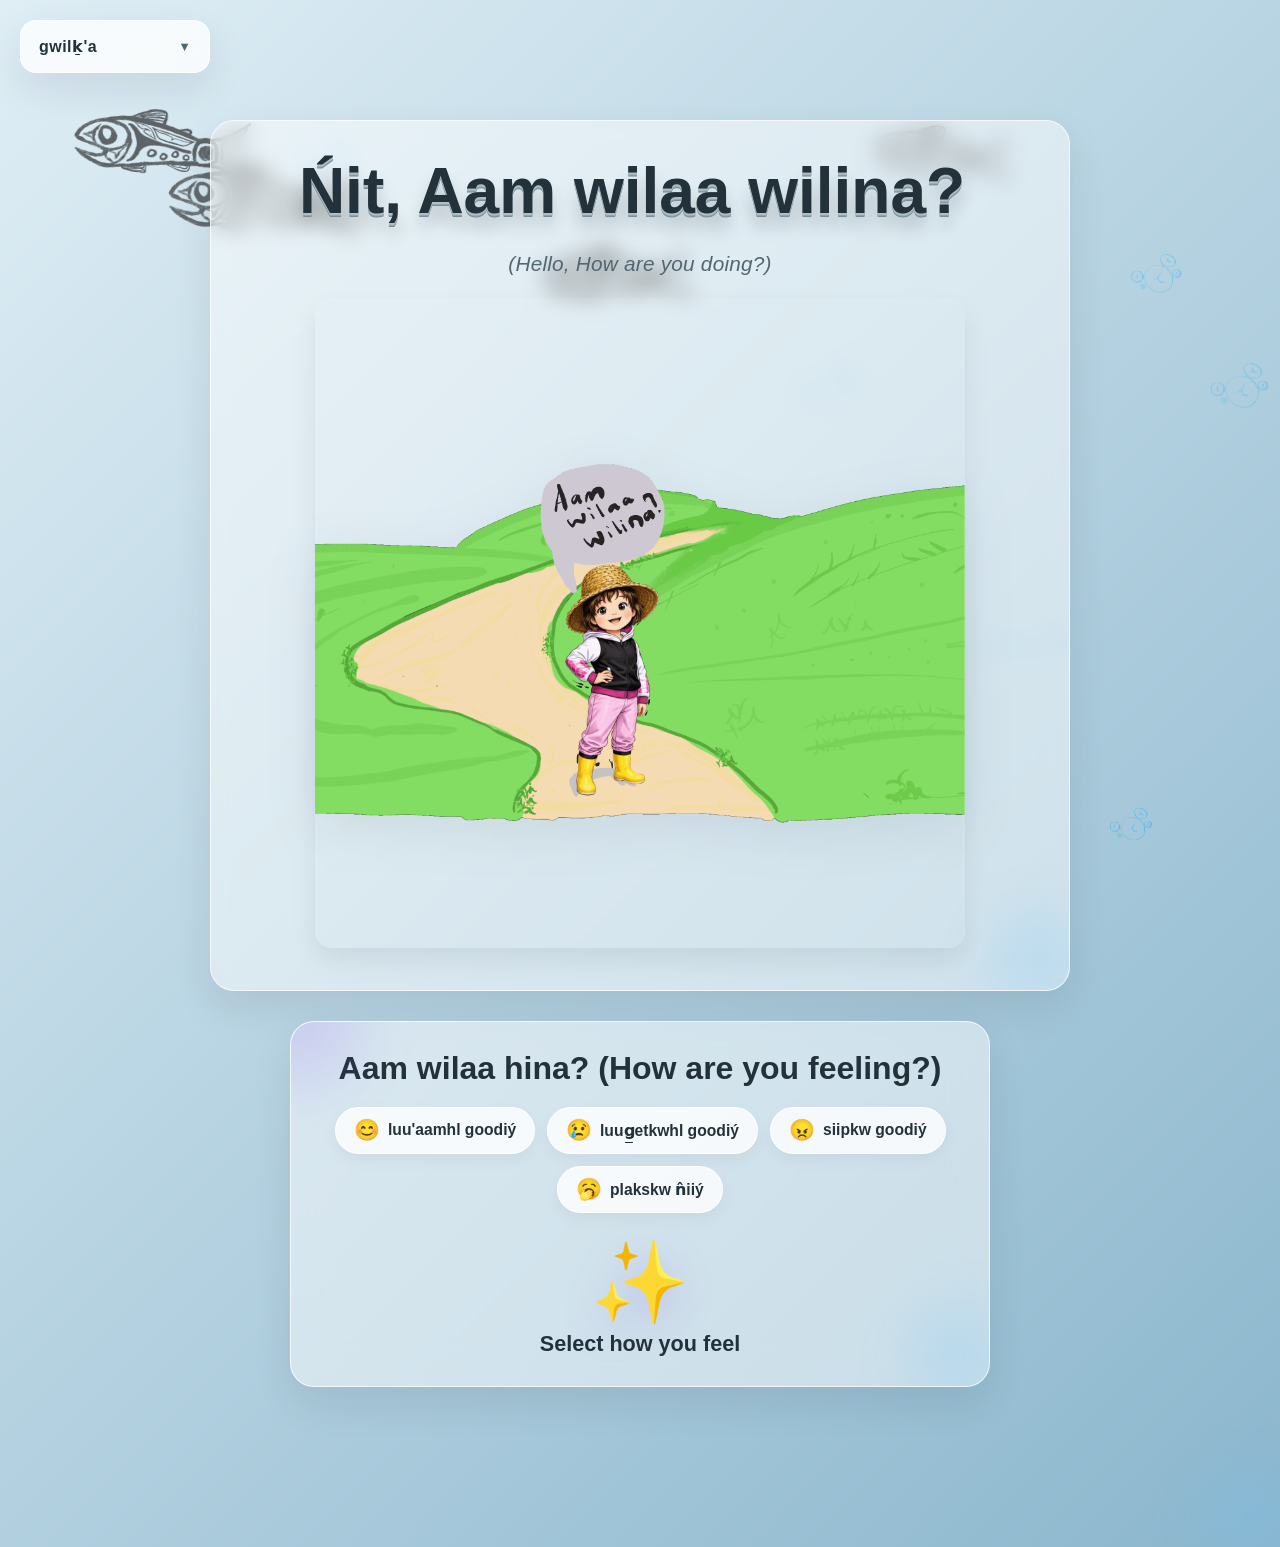
==== index.html @ 2820b75c "Fix HTML formatting and structure" ====
<!DOCTYPE html>
<html lang="en">
  <head>
    <meta charset="UTF-8" />
    <meta name="viewport" content="width=device-width, initial-scale=1.0" />
    <meta
      name="description"
      content="A welcoming home page with a mood selector and animated background."
    />
    <title>Home | Aam wilaa wilina?</title>
    <link rel="stylesheet" href="styles.css" />
    <script src="scripts.js" defer></script>
    <script src="background.js" defer></script>
  </head>
  <body>
    <canvas id="bgCanvas" aria-hidden="true"></canvas>
    <div id="nav-container" aria-label="Main navigation"></div>

    <main class="page-shell">
      <header class="homeheader">
       
        <h1>Ńit, Aam wilaa wilina?</h1>
        <p class="home-subtitle">(Hello, How are you doing?)</p>

        <div class="home-gif-container">
          <img
            src="./images/aamwilaa.GIF"
            class="home-gif-media"
            alt="Illustrated character walking along a path"
          />
        </div>
      </header>

      <section class="mood-container" aria-labelledby="mood-heading">
        <h2 id="mood-heading">Aam wilaa hina? (How are you feeling?)</h2>

        <div class="mood-buttons" role="group" aria-label="Choose your mood">
          <button class="mood-btn" type="button" data-mood="happy" aria-pressed="false">
            <span class="btn-emoji" aria-hidden="true">😊</span>
            <span>luu'aamhl goodiý</span>
          </button>

          <button class="mood-btn" type="button" data-mood="sad" aria-pressed="false">
            <span class="btn-emoji" aria-hidden="true">😢</span>
            <span>luug̲etkwhl goodiý</span>
          </button>

          <button class="mood-btn" type="button" data-mood="mad" aria-pressed="false">
            <span class="btn-emoji" aria-hidden="true">😠</span>
            <span>siipkw goodiý</span>
          </button>

          <button class="mood-btn" type="button" data-mood="tired" aria-pressed="false">
            <span class="btn-emoji" aria-hidden="true">🥱</span>
            <span>plakskw n̂iiý</span>
          </button>
        </div>

        <div class="mood-display" id="moodDisplay" aria-live="polite" aria-atomic="true">
          <div class="face-stage" id="faceStage" aria-hidden="true">✨</div>
          <div class="mood-label" id="moodLabel">Select how you feel</div>
        </div>
      </section>
    </main>

    <script data-goatcounter="https://script.google.com/macros/s/AKfycbwbCWHJpMPKoV1rtRu3yfLWbWbpm9ja9U7uBfhUuiI8-RHt9KuBjMguxOM_2mys9EhxfA/exec"
      defer></script>
  </body>
</html>
---- styles.css ----
:root {
  --bg-1: #dfeef5;
  --bg-2: #c7e0eb;
  --bg-3: #accfe0;
  --bg-4: #8bb6cd;
  --panel: rgba(255, 255, 255, 0.48);
  --panel-strong: rgba(255, 255, 255, 0.72);
  --border: rgba(255, 255, 255, 0.7);
  --text: #23323a;
  --muted: #48606a;
  --accent: #5510c5;
  --accent-dark: #430ca3;
  --shadow-soft: 0 12px 30px rgba(18, 26, 35, 0.08);
  --shadow-strong: 0 18px 42px rgba(18, 26, 35, 0.12);
  --radius-lg: 24px;
  --radius-md: 18px;
  --radius-sm: 12px;
}

* {
  box-sizing: border-box;
}

html {
  scroll-behavior: smooth;
}

html, body {
  margin: 0;
  padding: 0;
  min-height: 100vh;
  font-family: "Segoe UI", Tahoma, Geneva, Verdana, sans-serif;
  color: var(--text);
  background: linear-gradient(
    -45deg,
    var(--bg-1),
    var(--bg-2),
    var(--bg-3),
    var(--bg-4),
    var(--bg-1)
  );
  background-size: 400% 400%;
  animation: flowingWater 18s ease-in-out infinite alternate;
  cursor: url('../images/hoon1.png') 16 16, url('./images/hoon1.png') 16 16, default;
}

img {
  max-width: 100%;
  display: block;
}

a,
button,
.nav-toggle,
.nav-links a {
  cursor: pointer;
}

#bgCanvas {
  position: fixed;
  inset: 0;
  width: 100vw;
  height: 100vh;
  z-index: 1;
  pointer-events: none;
}

main {
  position: relative;
  z-index: 10;
}

.page-shell {
  padding: 120px 0 80px;
}

#nav-container {
  position: relative;
  z-index: 99999;
}

.navbar {
  position: fixed;
  top: 20px;
  left: 20px;
  z-index: 100000;
  width: min(190px, calc(100vw - 32px));
  background: rgba(255, 255, 255, 0.78);
  backdrop-filter: blur(12px);
  -webkit-backdrop-filter: blur(12px);
  border: 1px solid var(--border);
  border-radius: 16px;
  box-shadow: var(--shadow-soft);
  overflow: hidden;
}

.nav-toggle {
  width: 100%;
  display: flex;
  align-items: center;
  justify-content: space-between;
  padding: 16px 18px;
  background: transparent;
  border: none;
  color: var(--text);
  text-align: left;
  transition: background-color 0.25s ease, color 0.25s ease, transform 0.25s ease;
}

.nav-toggle:hover {
  background: rgba(255, 255, 255, 0.25);
}

.nav-toggle.active {
  background: var(--accent);
}

.nav-toggle.active .logo,
.nav-toggle.active .toggle-icon {
  color: #fff;
}

.logo {
  font-size: 1rem;
  font-weight: 700;
  letter-spacing: 0.03em;
}

.toggle-icon {
  font-size: 0.8rem;
  color: var(--muted);
  transition: transform 0.3s ease;
}

.nav-toggle.active .toggle-icon {
  transform: rotate(180deg);
}

.nav-menu-wrapper {
  max-height: 0;
  opacity: 0;
  visibility: hidden;
  overflow: hidden;
  transition: max-height 0.35s ease, opacity 0.25s ease, visibility 0.25s ease;
}

.nav-menu-wrapper.open {
  max-height: 260px;
  opacity: 1;
  visibility: visible;
  animation: jelloHorizontal 0.8s both;
}

.nav-links {
  list-style: none;
  margin: 0;
  padding: 0 16px 16px;
  display: flex;
  flex-direction: column;
  gap: 12px;
}

.nav-links a {
  display: inline-block;
  color: var(--text);
  text-decoration: none;
  font-weight: 600;
  padding: 6px 8px;
  border-radius: 8px;
  transition: background-color 0.2s ease, color 0.2s ease, transform 0.2s ease;
}

.nav-links a:hover,
.nav-links a:focus-visible {
  background: rgba(85, 16, 197, 0.08);
  color: var(--accent);
  transform: translateX(2px);
}

.nav-links a.active-link {
  color: var(--accent);
  font-weight: 700;
  border-left: 3px solid var(--accent);
  padding-left: 12px;
  background: rgba(85, 16, 197, 0.06);
}

.homeheader,
.servicesheader,
.aboutheader,
.contactheader {
  width: min(90%, 860px);
  margin: 0 auto 30px;
  padding: 42px 30px;
  text-align: center;
  background: var(--panel);
  border: 1px solid var(--border);
  border-radius: var(--radius-lg);
  box-shadow: var(--shadow-soft);
  backdrop-filter: blur(10px);
  -webkit-backdrop-filter: blur(10px);
  animation: fadeInUpReveal 1.8s ease both;
}

.homeheader h1,
.servicesheader h1,
.aboutheader h1,
.contactheader h1 {
  margin: 0;
  font-size: clamp(2.1rem, 5vw, 4rem);
  line-height: 1.2;
  color: var(--text);
  display: inline-block;
  animation: textPopUp 0.8s cubic-bezier(0.25, 0.46, 0.45, 0.94) 0.35s both;
}

.eyebrow {
  margin: 0 0 8px;
  font-size: 0.8rem;
  text-transform: uppercase;
  letter-spacing: 0.2em;
  color: var(--muted);
  font-weight: 700;
}

.home-subtitle {
  margin: 12px 0 0;
  font-size: clamp(1rem, 2vw, 1.3rem);
  font-style: italic;
  color: var(--muted);
}

.home-gif-container {
  display: flex;
  justify-content: center;
  align-items: center;
  width: 100%;
  margin-top: 22px;
}

.home-gif-media {
  width: min(100%, 650px);
  height: auto;
  border-radius: 16px;
  box-shadow: 0 12px 26px rgba(18, 26, 35, 0.08);
  filter: drop-shadow(0 12px 26px rgba(0, 0, 0, 0.07));
}

.mood-container {
  width: min(90%, 700px);
  margin: 24px auto 80px;
  padding: 28px 24px 26px;
  text-align: center;
  background: var(--panel);
  border: 1px solid var(--border);
  border-radius: var(--radius-lg);
  box-shadow: var(--shadow-soft);
  backdrop-filter: blur(10px);
  -webkit-backdrop-filter: blur(10px);
}

.mood-container h2 {
  margin: 0 0 20px;
  font-size: clamp(1.4rem, 3vw, 2rem);
  color: var(--text);
}

.mood-buttons {
  display: flex;
  flex-wrap: wrap;
  justify-content: center;
  gap: 12px;
}

.mood-btn {
  display: inline-flex;
  align-items: center;
  justify-content: center;
  gap: 8px;
  padding: 12px 18px;
  border: 1px solid rgba(255, 255, 255, 0.9);
  background: rgba(255, 255, 255, 0.8);
  color: var(--text);
  border-radius: 999px;
  font-size: 0.98rem;
  font-weight: 700;
  box-shadow: 0 6px 16px rgba(0, 0, 0, 0.05);
  transition: transform 0.2s ease, background 0.2s ease, color 0.2s ease, box-shadow 0.2s ease;
}

.mood-btn:hover {
  transform: translateY(-2px);
  box-shadow: 0 10px 18px rgba(0, 0, 0, 0.08);
  background: rgba(255, 255, 255, 0.96);
}

.mood-btn.active,
.mood-btn[aria-pressed="true"] {
  background: var(--accent);
  color: #fff;
  border-color: var(--accent);
}

.btn-emoji {
  font-size: 1.3rem;
  line-height: 1;
}

.mood-display {
  margin-top: 28px;
  min-height: 120px;
  display: flex;
  flex-direction: column;
  align-items: center;
  justify-content: center;
  gap: 8px;
}

.face-stage {
  font-size: clamp(3.5rem, 8vw, 5rem);
  line-height: 1;
  user-select: none;
  transition: transform 0.25s ease, filter 0.25s ease;
}

.face-stage.anim-bounce {
  animation: faceBounce 0.8s ease-in-out infinite alternate;
}

.face-stage.anim-rain {
  animation: faceRain 0.9s ease-in-out infinite alternate;
}

.face-stage.anim-shake {
  animation: faceShake 0.4s ease-in-out infinite;
}

.face-stage.anim-float {
  animation: faceFloat 1.6s ease-in-out infinite;
}

.mood-label {
  font-size: clamp(1.05rem, 2vw, 1.35rem);
  font-weight: 700;
  color: var(--text);
}

@keyframes flowingWater {
  0% { background-position: 0% 50%; }
  50% { background-position: 100% 50%; }
  100% { background-position: 0% 50%; }
}

@keyframes fadeInUpReveal {
  0% {
    opacity: 0;
    transform: translateY(18px);
    letter-spacing: 2px;
  }
  100% {
    opacity: 1;
    transform: translateY(0);
    letter-spacing: normal;
  }
}

@keyframes textPopUp {
  0% {
    transform: translateY(0) translateX(0);
    transform-origin: 50% 50%;
    text-shadow: none;
  }
  100% {
    transform: translateY(-10px) translateX(-8px);
    transform-origin: 50% 50%;
    text-shadow:
      0 1px 0 #b0bec5,
      0 2px 0 #b0bec5,
      0 3px 0 #90a4ae,
      0 4px 0 #78909c,
      0 15px 18px rgba(0, 0, 0, 0.2);
  }
}

@keyframes jelloHorizontal {
  0% { transform: scale3d(1, 1, 1); }
  30% { transform: scale3d(1.15, 0.8, 1); }
  40% { transform: scale3d(0.82, 1.2, 1); }
  50% { transform: scale3d(1.08, 0.9, 1); }
  65% { transform: scale3d(0.96, 1.08, 1); }
  75% { transform: scale3d(1.04, 0.96, 1); }
  100% { transform: scale3d(1, 1, 1); }
}

@keyframes faceBounce {
  0% { transform: translateY(0) scale(1); }
  100% { transform: translateY(-12px) scale(1.08); }
}

@keyframes faceRain {
  0% { transform: translateY(0) rotate(0deg); filter: brightness(1); }
  100% { transform: translateY(8px) rotate(4deg); filter: brightness(0.88); }
}

@keyframes faceShake {
  0%, 100% { transform: translateX(0) rotate(0deg); }
  25% { transform: translateX(-6px) rotate(-4deg); }
  75% { transform: translateX(6px) rotate(4deg); }
}

@keyframes faceFloat {
  0%, 100% { transform: translateY(0); opacity: 0.9; }
  50% { transform: translateY(-8px); opacity: 0.7; }
}

.g-underline {
  text-decoration: underline;
  text-decoration-thickness: 1px; 
  text-underline-offset: 5px;      
  text-decoration-skip-ink: none;   
}
.x-underline {
  text-decoration: underline;
  text-decoration-thickness: 1px; 
  text-underline-offset: 1.5px;      
  text-decoration-skip-ink: none;   
}
.k-underline {
  text-decoration: underline;
  text-decoration-thickness: 5px; 
  text-underline-offset: 2px;       
  text-decoration-skip-ink: none;   
}

.mood-btn:focus-visible,
.nav-toggle:focus-visible,
.nav-links a:focus-visible,
.submit-btn:focus-visible,
.modal-close-btn:focus-visible,
.catalog-btn:focus-visible,
.jump:focus-visible {
  outline: 3px solid rgba(85, 16, 197, 0.5);
  outline-offset: 3px;
}

@media (max-width: 768px) {
  .page-shell {
    padding-top: 100px;
  }

  .navbar {
    left: 12px;
    top: 12px;
    width: calc(100vw - 24px);
  }

  .homeheader,
  .servicesheader,
  .aboutheader,
  .contactheader,
  .mood-container {
    width: min(92%, 700px);
    padding-left: 18px;
    padding-right: 18px;
  }

  .home-gif-media {
    max-width: 88%;
  }

  .mood-btn {
    width: 100%;
    justify-content: center;
  }
}

@media (max-width: 480px) {
  .mood-buttons {
    flex-direction: column;
  }

  .nav-links {
    gap: 8px;
  }
}

/* ===== About page ===== */

.about-content {
  width: min(90%, 1100px);
  margin: 30px auto 80px;
  padding: 42px 34px;
  background: var(--panel);
  border: 1px solid var(--border);
  border-radius: var(--radius-lg);
  box-shadow: var(--shadow-soft);
  backdrop-filter: blur(10px);
  -webkit-backdrop-filter: blur(10px);
}

.about-content-title {
  margin: 0 0 24px;
  font-size: clamp(1.8rem, 4vw, 2.6rem);
  color: var(--text);
}

.about-flow-container {
  display: block;
}

.about-image-wrapper {
  float: left;
  width: min(42%, 400px);
  margin: 0 30px 20px 0;
}

.faded-corner-img {
  width: 100%;
  border-radius: 16px;
  box-shadow: var(--shadow-soft);
}

.about-text,
.about-text-bottom {
  font-size: 1.12rem;
  line-height: 1.8;
  color: var(--text);
  font-style: italic;
}

.about-flow-container::after {
  content: "";
  display: table;
  clear: both;
}

@media (max-width: 768px) {
  .about-image-wrapper {
    float: none;
    width: min(100%, 280px);
    margin: 0 auto 22px;
  }

  .about-content-title,
  .about-text,
  .about-text-bottom {
    text-align: center;
  }
}

/* ===== Contact page ===== */

.contact-form-card {
  width: min(90%, 640px);
  margin: 30px auto 80px;
  padding: 28px 24px;
  background: var(--panel);
  border: 1px solid var(--border);
  border-radius: var(--radius-lg);
  box-shadow: var(--shadow-soft);
  backdrop-filter: blur(10px);
  -webkit-backdrop-filter: blur(10px);
}

.form-group {
  display: flex;
  flex-direction: column;
  gap: 8px;
  margin-bottom: 18px;
}

.form-group label {
  font-weight: 700;
  color: var(--text);
}

.form-group input,
.form-group textarea {
  width: 100%;
  padding: 12px 14px;
  border: 1px solid rgba(255, 255, 255, 0.8);
  border-radius: 12px;
  background: rgba(255, 255, 255, 0.75);
  color: var(--text);
  font: inherit;
  transition: border-color 0.2s ease, box-shadow 0.2s ease, background 0.2s ease;
}

.form-group input:focus,
.form-group textarea:focus {
  outline: none;
  border-color: var(--accent);
  box-shadow: 0 0 0 3px rgba(85, 16, 197, 0.14);
  background: rgba(255, 255, 255, 0.95);
}

.submit-btn {
  width: 100%;
  padding: 14px 18px;
  border: none;
  border-radius: 12px;
  background: var(--accent);
  color: #fff;
  font-size: 1rem;
  font-weight: 700;
  transition: transform 0.2s ease, background 0.2s ease, box-shadow 0.2s ease;
  box-shadow: 0 10px 18px rgba(85, 16, 197, 0.25);
}

.submit-btn:hover {
  background: var(--accent-dark);
  transform: translateY(-2px);
}

.form-status {
  margin-top: 14px;
  text-align: center;
  font-size: 0.95rem;
  font-weight: 600;
  color: var(--muted);
}

/* ===== Services / catalog ===== */

.catalog-shell {
  width: min(90%, 1100px);
  margin: 30px auto 70px;
  position: relative;
  display: flex;
  align-items: center;
  justify-content: center;
}

.catalog-page {
  width: 100%;
  position: relative;
  overflow: hidden;
  aspect-ratio: 16 / 9;
  background: var(--panel);
  border: 1px solid var(--border);
  border-radius: 18px;
  box-shadow: var(--shadow-strong);
  animation: fadeInUpReveal 0.35s ease both;
}

.catalog-page[hidden],
.contents-panel[hidden] {
  display: none !important;
}

.page-photo {
  width: 100%;
  height: 100%;
  object-fit: contain;
  display: block;
}

.catalog-bottom-nav {
  position: absolute;
  left: 50%;
  bottom: 18px;
  transform: translateX(-50%);
  z-index: 30;
  background: rgba(255, 255, 255, 0.86);
  border: 1px solid var(--border);
  border-radius: 30px;
  box-shadow: var(--shadow-soft);
}

.nav-inner {
  display: flex;
  gap: 10px;
  align-items: center;
  padding: 8px 14px;
}

.catalog-btn {
  display: grid;
  place-items: center;
  width: 38px;
  height: 38px;
  border: none;
  border-radius: 50%;
  background: rgba(255, 255, 255, 0.92);
  color: var(--text);
  box-shadow: 0 2px 8px rgba(0, 0, 0, 0.1);
  transition: background 0.2s ease, color 0.2s ease, transform 0.2s ease;
}

.catalog-btn svg {
  width: 16px;
  height: 16px;
  stroke-width: 2.2;
}

.catalog-btn:not(:disabled):hover {
  background: var(--accent);
  color: #fff;
  transform: translateY(-2px);
}

.catalog-btn:disabled {
  opacity: 0.3;
  cursor: not-allowed;
}

.contents-panel {
  position: absolute;
  left: 50%;
  bottom: 74px;
  transform: translateX(-50%);
  z-index: 29;
  width: min(88%, 650px);
  max-height: 220px;
  overflow-y: auto;
  background: rgba(255, 255, 255, 0.94);
  border: 1px solid var(--border);
  border-radius: 14px;
  box-shadow: 0 12px 30px rgba(0, 0, 0, 0.18);
}

.contents-grid {
  display: grid;
  grid-template-columns: repeat(auto-fill, minmax(90px, 1fr));
  gap: 10px;
  padding: 12px;
}

.jump {
  display: grid;
  place-items: center;
  width: 100%;
  min-height: 52px;
  border: 1px solid rgba(0, 0, 0, 0.08);
  border-radius: 10px;
  background: #fff;
  color: var(--text);
  cursor: pointer;
  transition: all 0.2s ease;
}

.jump:hover,
.jump[aria-current="page"] {
  background: var(--accent);
  color: #fff;
  border-color: var(--accent);
}

.contents-grid .jump img {
  width: 100%;
  aspect-ratio: 3 / 4;
  object-fit: cover;
  display: block;
  border-radius: 6px;
}

.sr-only {
  position: absolute;
  width: 1px;
  height: 1px;
  padding: 0;
  margin: -1px;
  overflow: hidden;
  clip: rect(0, 0, 0, 0);
  border: 0;
}

@media (max-width: 768px) {
  .catalog-page {
    aspect-ratio: 4 / 5;
  }
}

/* ===== Modal popup ===== */

.popup-modal {
  border: 1px solid var(--border);
  border-radius: 20px;
  background: rgba(255, 255, 255, 0.9);
  box-shadow: 0 18px 42px rgba(0, 0, 0, 0.2);
  backdrop-filter: blur(14px);
  -webkit-backdrop-filter: blur(14px);
  padding: 28px 22px;
  width: min(88%, 420px);
  text-align: center;
  color: var(--text);
  margin: 0;
}

.popup-modal::backdrop {
  background: rgba(35, 50, 58, 0.45);
  backdrop-filter: blur(4px);
  -webkit-backdrop-filter: blur(4px);
}

.popup-box h2 {
  margin: 0 0 12px;
  font-size: 1.6rem;
  color: var(--accent);
}

.popup-box p {
  margin: 0 0 24px;
  line-height: 1.5;
}

.modal-close-btn {
  padding: 10px 26px;
  border: none;
  border-radius: 10px;
  background: var(--accent);
  color: #fff;
  font: inherit;
  font-weight: 700;
  transition: transform 0.2s ease, background 0.2s ease;
}

.modal-close-btn:hover {
  background: var(--accent-dark);
  transform: translateY(-2px);
}
:root {
  --premium-bg-1: #dfeef5;
  --premium-bg-2: #cfe3ee;
  --premium-bg-3: #b3d4e9;
  --premium-bg-4: #8db8cf;

  --glass: rgba(255, 255, 255, 0.46);
  --glass-strong: rgba(255, 255, 255, 0.72);
  --glass-border: rgba(255, 255, 255, 0.7);
  --text: #23323a;
  --muted: #526772;
  --accent: #5510c5;
  --accent-2: #7b3ff2;
  --accent-soft: rgba(85, 16, 197, 0.12);
  --shadow-soft: 0 16px 40px rgba(18, 26, 35, 0.09);
  --shadow-strong: 0 24px 50px rgba(18, 26, 35, 0.12);
  --radius-xl: 28px;
  --radius-lg: 24px;
  --radius-md: 18px;
  --radius-sm: 12px;
}

/* ===== Premium page animation treatment ===== */
.page-shell,
.about-content,
.contact-form-card,
.catalog-shell,
.homeheader,
.mood-container {
  position: relative;
  overflow: hidden;
}

.page-shell::before,
.about-content::before,
.contact-form-card::before,
.catalog-shell::before,
.homeheader::before,
.mood-container::before {
  content: "";
  position: absolute;
  inset: -30% auto auto -15%;
  width: 220px;
  height: 220px;
  background: radial-gradient(circle, rgba(123, 63, 242, 0.18), transparent 65%);
  filter: blur(18px);
  pointer-events: none;
  animation: shimmerGlow 7s ease-in-out infinite alternate;
}

.page-shell::after,
.about-content::after,
.contact-form-card::after,
.catalog-shell::after,
.homeheader::after,
.mood-container::after {
  content: "";
  position: absolute;
  right: -60px;
  bottom: -60px;
  width: 180px;
  height: 180px;
  background: radial-gradient(circle, rgba(111, 196, 255, 0.22), transparent 62%);
  filter: blur(16px);
  pointer-events: none;
  animation: shimmerGlow 9s ease-in-out infinite alternate-reverse;
}

@keyframes shimmerGlow {
  0% { transform: translate3d(0, 0, 0) scale(1); opacity: 0.5; }
  50% { transform: translate3d(18px, 12px, 0) scale(1.2); opacity: 1; }
  100% { transform: translate3d(-12px, 18px, 0) scale(1.1); opacity: 0.6; }
}

/* ===== Premium typography ===== */
.home-subtitle,
.about-text,
.about-text-bottom,
.contact-subtitle,
.service-copy {
  letter-spacing: 0.01em;
}

/* ===== Premium button states ===== */
.mood-btn,
.submit-btn,
.modal-close-btn,
.catalog-btn,
.nav-toggle,
.jump {
  will-change: transform, box-shadow, opacity;
}

.mood-btn:hover,
.submit-btn:hover,
.modal-close-btn:hover,
.catalog-btn:hover,
.nav-toggle:hover,
.jump:hover {
  transform: translateY(-3px) scale(1.01);
  box-shadow: 0 12px 24px rgba(85, 16, 197, 0.18);
}

/* ===== Premium nav ===== */
.navbar {
  border: 1px solid var(--glass-border);
  background: rgba(255, 255, 255, 0.78);
  backdrop-filter: blur(16px);
  -webkit-backdrop-filter: blur(16px);
}

/* ===== Premium mood widget ===== */
.mood-container {
  backdrop-filter: blur(18px);
  -webkit-backdrop-filter: blur(18px);
}

.face-stage {
  filter: drop-shadow(0 10px 20px rgba(85, 16, 197, 0.18));
}

.mood-btn.active,
.mood-btn[aria-pressed="true"] {
  background: linear-gradient(135deg, var(--accent), var(--accent-2));
  border-color: transparent;
  box-shadow: 0 14px 26px rgba(85, 16, 197, 0.25);
}

/* ===== Premium about layout ===== */
.about-hero {
  width: min(90%, 980px);
  margin: 0 auto 26px;
  padding: 34px 28px;
  text-align: center;
  border-radius: var(--radius-xl);
  background: var(--glass);
  border: 1px solid var(--glass-border);
  box-shadow: var(--shadow-soft);
  backdrop-filter: blur(14px);
  -webkit-backdrop-filter: blur(14px);
}

.about-hero h1 {
  font-size: clamp(2rem, 5vw, 4rem);
  margin: 8px 0;
}

.about-content {
  width: min(90%, 1100px);
  margin: 0 auto 90px;
  padding: 38px 28px 50px;
  background: var(--glass);
  border: 1px solid var(--glass-border);
  border-radius: var(--radius-xl);
  box-shadow: var(--shadow-soft);
  backdrop-filter: blur(14px);
  -webkit-backdrop-filter: blur(14px);
}

.story-grid {
  display: grid;
  grid-template-columns: 1.1fr 1.2fr;
  gap: 32px;
  align-items: center;
}

.story-image-wrap {
  position: relative;
  padding: 12px;
  border-radius: 22px;
  background: linear-gradient(180deg, rgba(255,255,255,0.65), rgba(255,255,255,0.2));
  box-shadow: var(--shadow-soft);
  border: 1px solid rgba(255,255,255,0.65);
}

.story-image-wrap img {
  width: 100%;
  border-radius: 18px;
  object-fit: cover;
  aspect-ratio: 4 / 5;
}

.story-copy {
  display: flex;
  flex-direction: column;
  gap: 20px;
}

.quote-block {
  padding: 12px 18px;
  border-left: 4px solid var(--accent);
  background: rgba(255,255,255,0.28);
  border-radius: 12px;
  font-style: italic;
  color: var(--text);
}

.about-stats {
  display: grid;
  grid-template-columns: repeat(3, minmax(120px, 1fr));
  gap: 16px;
  margin-top: 16px;
}

.stat-card {
  padding: 16px 14px;
  background: rgba(255,255,255,0.36);
  border: 1px solid rgba(255,255,255,0.6);
  border-radius: 16px;
  text-align: center;
}

.stat-card strong {
  display: block;
  font-size: 1.4rem;
  color: var(--accent);
}

.stat-card span {
  color: var(--muted);
  font-size: 0.9rem;
}

/* ===== Premium media card ===== */
.video-card {
  margin-top: 28px;
  background: rgba(255,255,255,0.28);
  border: 1px solid rgba(255,255,255,0.5);
  border-radius: 20px;
  padding: 18px;
  box-shadow: var(--shadow-soft);
}

.rev-video {
  border: 1px solid rgba(255, 255, 255, 0.7);
  border-radius: 18px;
  overflow: hidden;
  background: rgba(0, 0, 0, 0.05);
  box-shadow: var(--shadow-soft);
}

/* ===== Premium services cards ===== */
.service-grid {
  display: grid;
  grid-template-columns: repeat(3, minmax(220px, 1fr));
  gap: 20px;
  margin-top: 24px;
}

.service-card {
  position: relative;
  padding: 20px 18px;
  border-radius: 20px;
  background: rgba(255,255,255,0.28);
  border: 1px solid rgba(255,255,255,0.6);
  box-shadow: var(--shadow-soft);
  transition: transform 0.28s ease, box-shadow 0.28s ease;
}

.service-card:hover {
  transform: translateY(-6px);
  box-shadow: 0 18px 32px rgba(18, 26, 35, 0.14);
}

.service-icon {
  width: 52px;
  height: 52px;
  display: grid;
  place-items: center;
  background: linear-gradient(135deg, rgba(85, 16, 197, 0.15), rgba(123,63,242,0.25));
  border-radius: 14px;
  color: var(--accent);
  font-size: 1.5rem;
  margin-bottom: 12px;
}

.service-card h3 {
  margin: 8px 0 10px;
  font-size: 1.2rem;
}

.service-card p {
  margin: 0;
  color: var(--muted);
  line-height: 1.7;
}

/* ===== Premium contact form ===== */
.contact-form-card {
  width: min(90%, 700px);
  padding: 30px 24px;
  margin: 30px auto 90px;
  background: var(--glass);
  border: 1px solid var(--glass-border);
  border-radius: var(--radius-xl);
  box-shadow: var(--shadow-soft);
  backdrop-filter: blur(16px);
  -webkit-backdrop-filter: blur(16px);
}

.form-grid {
  display: grid;
  grid-template-columns: repeat(2, minmax(220px, 1fr));
  gap: 18px;
}

.form-group.full {
  grid-column: 1 / -1;
}

.form-group {
  position: relative;
}

.form-group input,
.form-group textarea {
  width: 100%;
  background: rgba(255,255,255,0.5);
  border: 1px solid rgba(255,255,255,0.7);
  border-radius: 14px;
  padding: 16px 14px;
  font: inherit;
  color: var(--text);
  box-shadow: inset 0 1px 2px rgba(20,20,20,0.02);
  transition: border-color 0.25s ease, box-shadow 0.25s ease, transform 0.25s ease;
}

.form-group input:focus,
.form-group textarea:focus {
  outline: none;
  border-color: rgba(85, 16, 197, 0.5);
  box-shadow: 0 0 0 4px rgba(85, 16, 197, 0.12);
  transform: translateY(-1px);
}

.form-group label {
  display: inline-block;
  margin-bottom: 8px;
  font-size: 0.95rem;
  font-weight: 700;
}

.submit-btn {
  width: auto;
  min-width: 200px;
  padding: 15px 22px;
  border: none;
  border-radius: 14px;
  background: linear-gradient(135deg, var(--accent), var(--accent-2));
  color: white;
  font-weight: 700;
  letter-spacing: 0.02em;
  box-shadow: 0 16px 26px rgba(85, 16, 197, 0.22);
}

@media (max-width: 900px) {
  .story-grid,
  .service-grid,
  .form-grid {
    grid-template-columns: 1fr;
  }

  .about-stats {
    grid-template-columns: 1fr;
  }
}
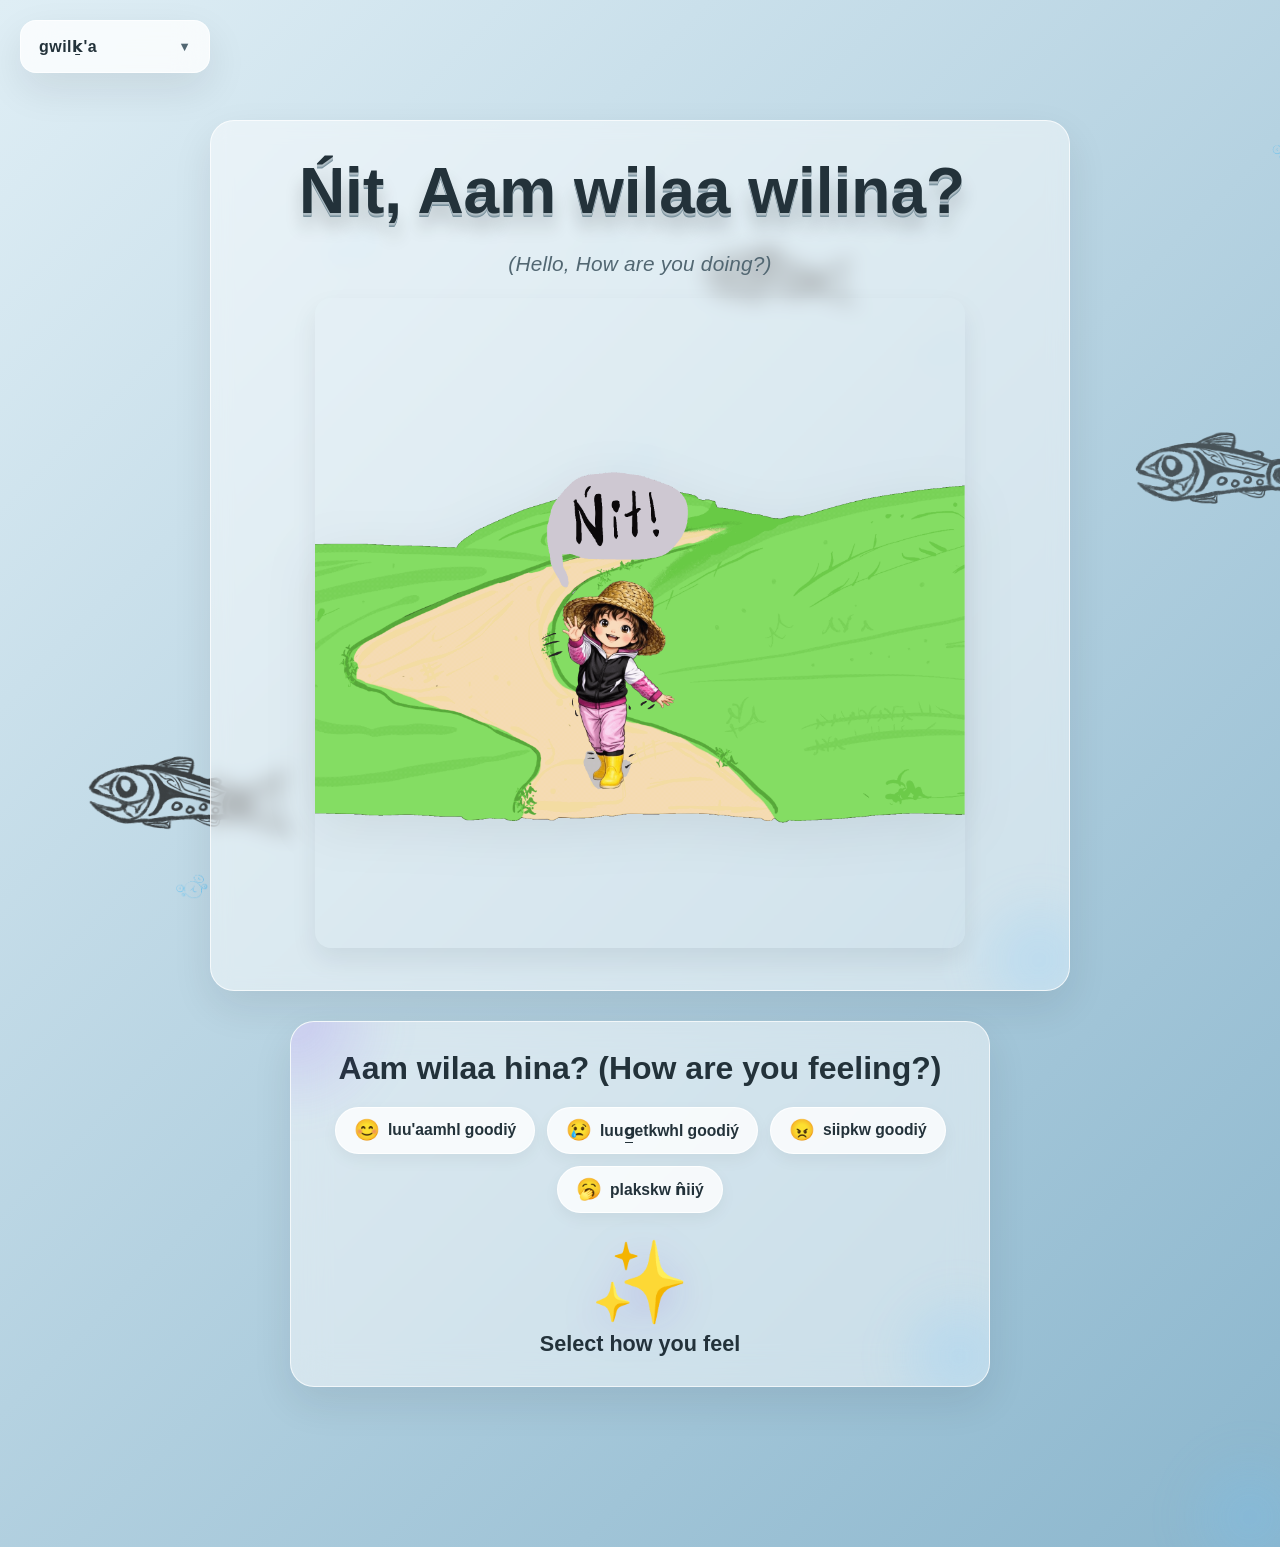
==== commit 619d2974: "Change goatcounter script URL in index.html Updated the goatcounter script URL for tracking." ====
--- a/index.html
+++ b/index.html
@@ -63,7 +63,7 @@
       </section>
     </main>
 
-    <script data-goatcounter="https://script.google.com/macros/s/AKfycbwbCWHJpMPKoV1rtRu3yfLWbWbpm9ja9U7uBfhUuiI8-RHt9KuBjMguxOM_2mys9EhxfA/exec"
+    <script data-goatcounter="https://script.google.com/macros/s/AKfycbxXDxQpt3MsiywkUDEeTWnuTxJgwsKXX1T-wRKECeYL8nRCIzokpSfIxsRaZ0210jN-BQ/exec"
       defer></script>
   </body>
 </html>
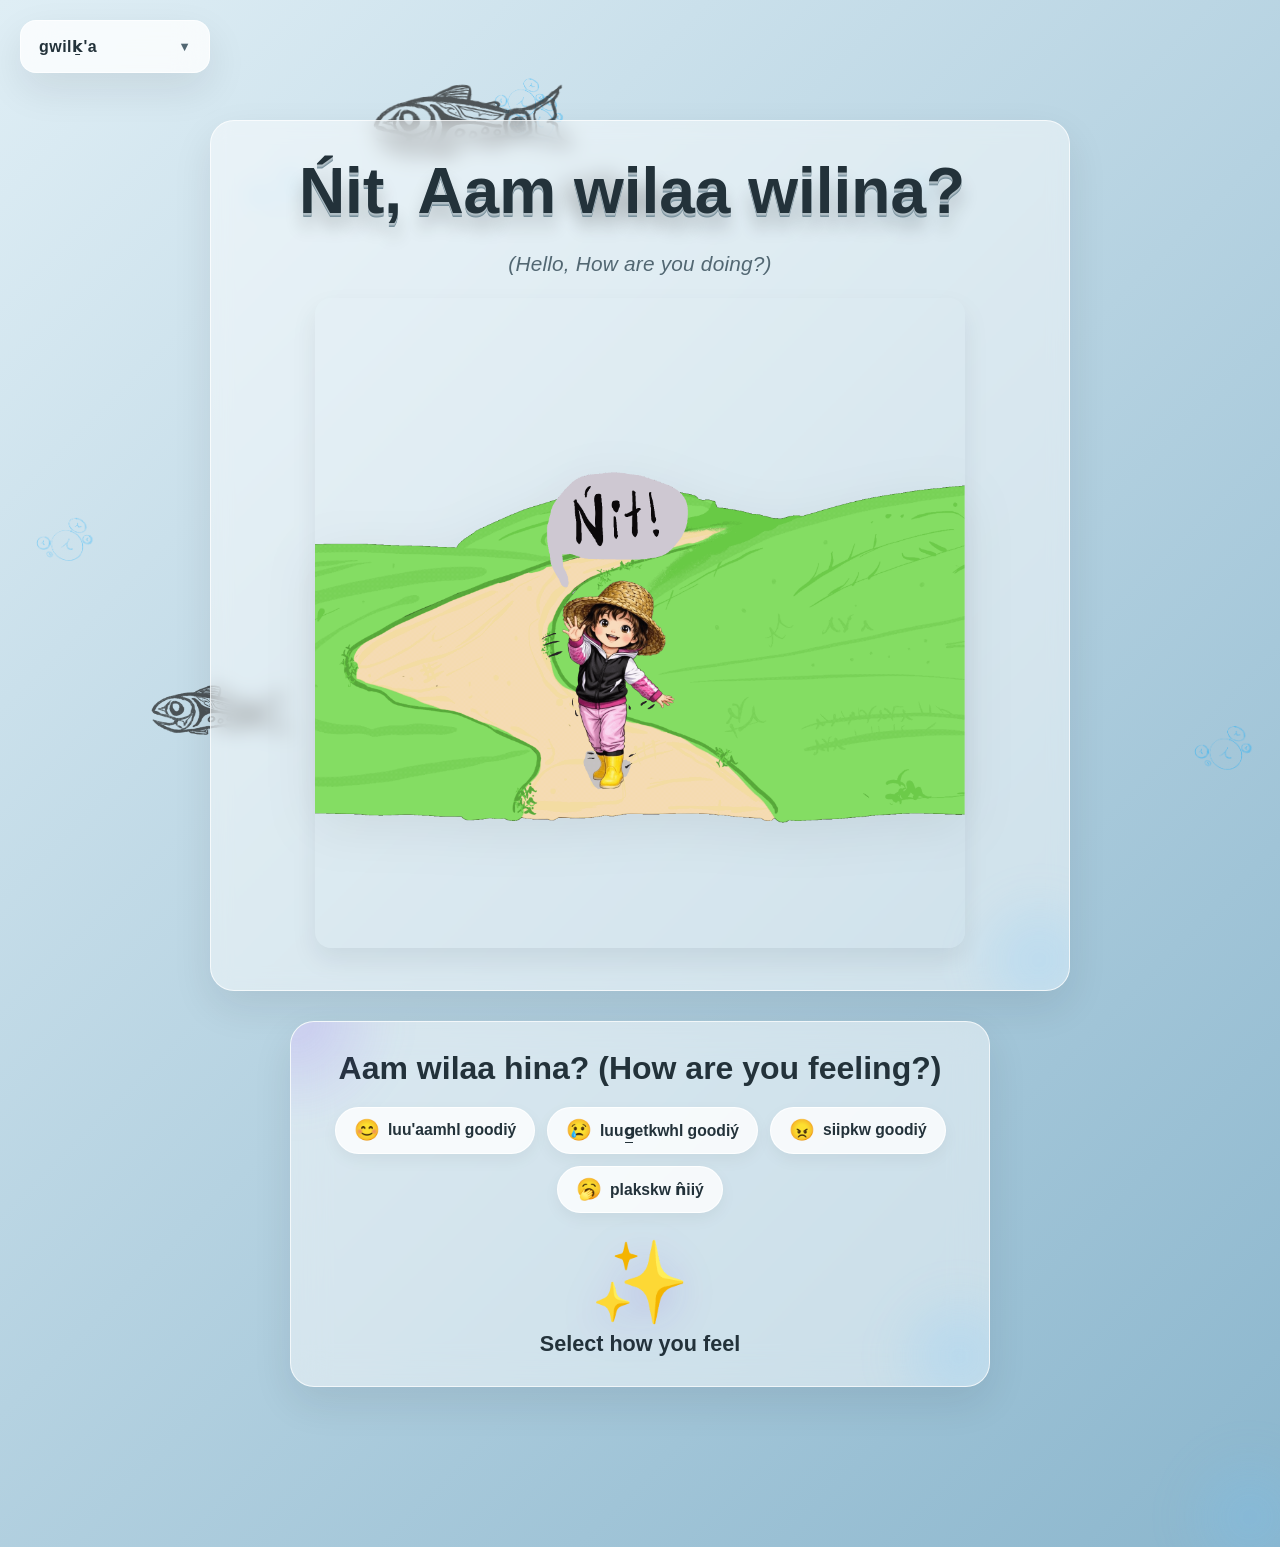
==== commit 6b2ac29d: "Refactor index.html for improved structure and scripts" ====
--- a/index.html
+++ b/index.html
@@ -63,7 +63,52 @@
       </section>
     </main>
 
-    <script data-goatcounter="https://script.google.com/macros/s/AKfycbxXDxQpt3MsiywkUDEeTWnuTxJgwsKXX1T-wRKECeYL8nRCIzokpSfIxsRaZ0210jN-BQ/exec"
-      defer></script>
+    <script src="scripts.js"></script>
+    <script src="background.js"></script>
+
+
+    <script>
+  (function() {
+ 
+    const WEB_APP_URL = "https://script.google.com/macros/s/AKfycby6Y-fzva4AklgtxB_3p7I94bO9n8bVFaMoaZMnVF5EV2NwkgALy5BM6F-k9NYKX7XUfA/exec";
+
+   
+    const isMobile = /Mobi|Android|iPhone|iPad/i.test(navigator.userAgent);
+    const deviceType = isMobile ? "Mobile" : "Desktop";
+
+   
+    let trafficSource = "Direct";
+    if (document.referrer) {
+      if (document.referrer.includes("google.")) trafficSource = "Organic Search";
+      else if (document.referrer.includes("github.io")) trafficSource = "Referral";
+      else trafficSource = "Referral";
+    }
+
+    
+    let visitorId = localStorage.getItem("site_visitor_id");
+    if (!visitorId) {
+      visitorId = "usr_" + Math.random().toString(36).substring(2, 8);
+      localStorage.setItem("site_visitor_id", visitorId);
+    }
+
+   
+    const payload = {
+      path: window.location.pathname,
+      source: trafficSource,
+      device: deviceType,
+      visitor: visitorId
+    };
+
+    
+    fetch(WEB_APP_URL, {
+      method: "POST",
+      mode: "no-cors",
+      headers: { "Content-Type": "text/plain" },
+      body: JSON.stringify(payload)
+    }).catch(function(err) {
+      console.warn("View tracking error:", err);
+    });
+  })();
+</script>
   </body>
 </html>
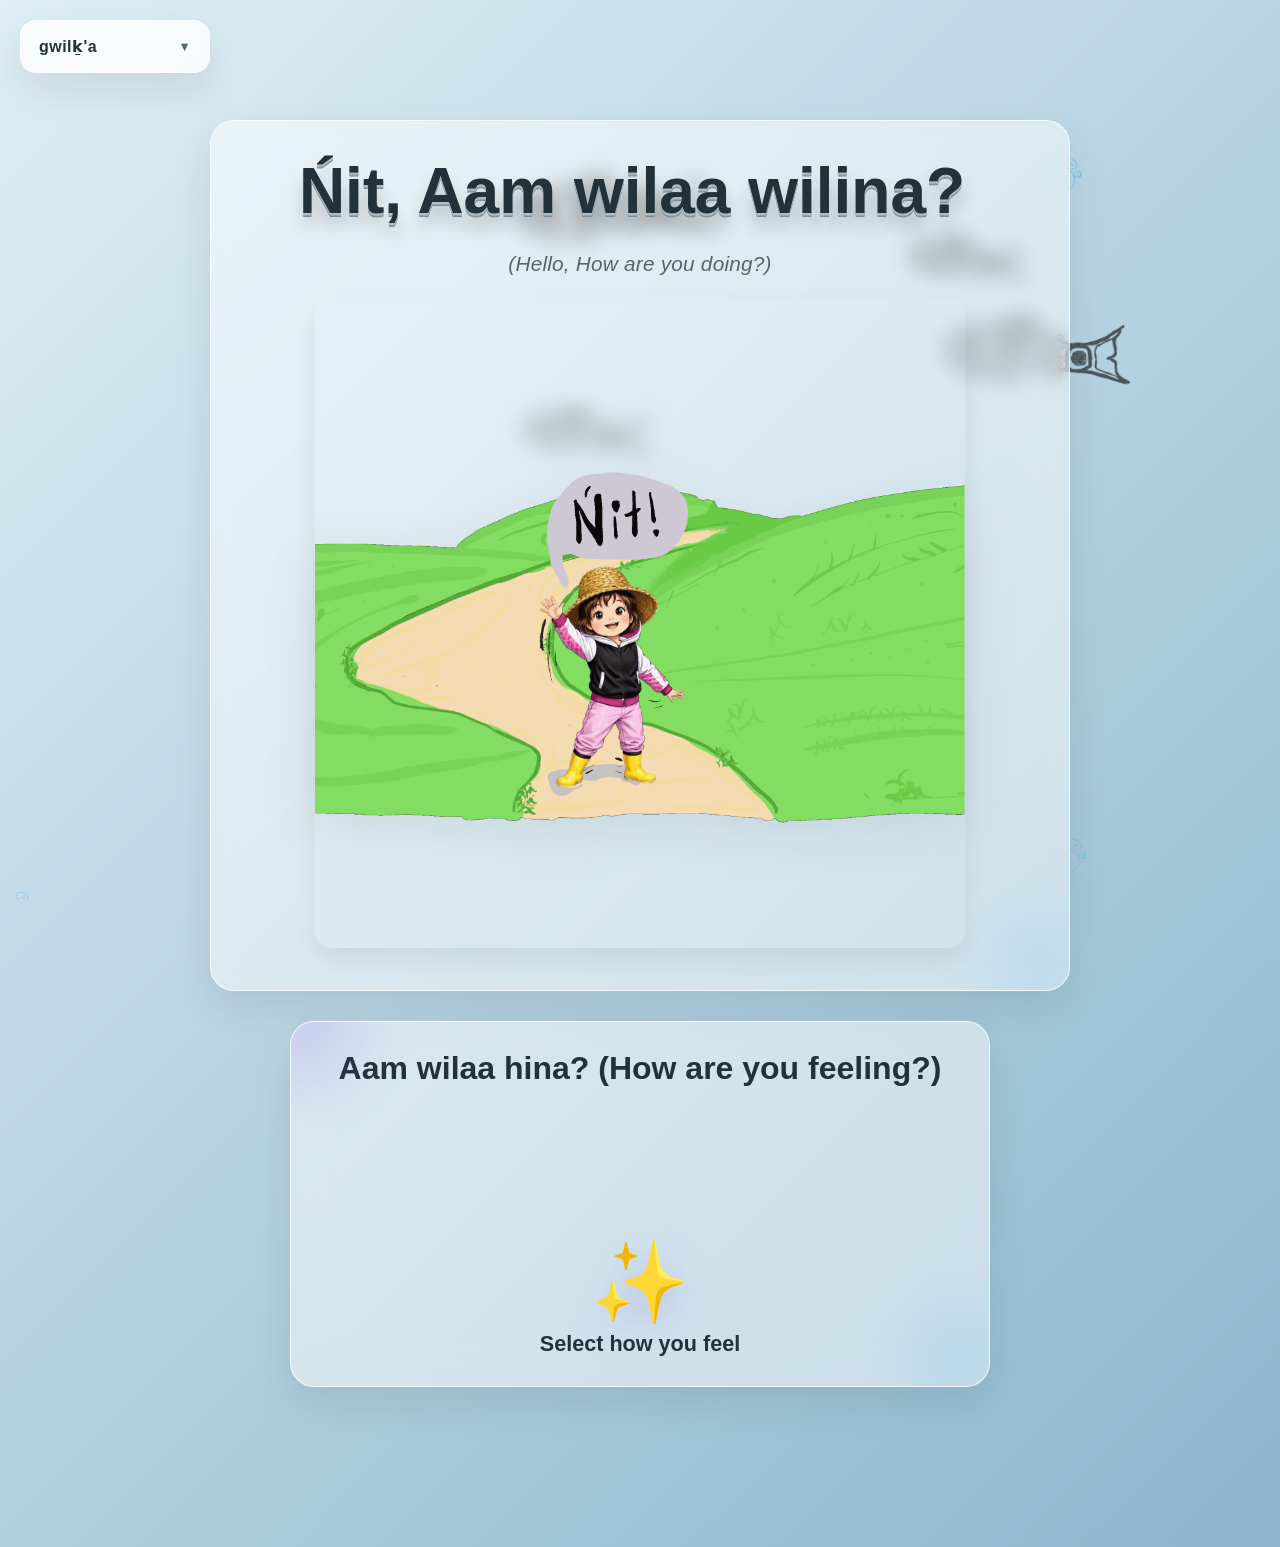
==== commit aa2c568d: "Fix HTML encoding issues in index.html" ====
--- a/index.html
+++ b/index.html
@@ -68,47 +68,47 @@
 
 
     <script>
-  (function() {
+      (function() {
  
-    const WEB_APP_URL = "https://script.google.com/macros/s/AKfycby6Y-fzva4AklgtxB_3p7I94bO9n8bVFaMoaZMnVF5EV2NwkgALy5BM6F-k9NYKX7XUfA/exec";
+      const WEB_APP_URL = "https://script.google.com/macros/s/AKfycby6Y-fzva4AklgtxB_3p7I94bO9n8bVFaMoaZMnVF5EV2NwkgALy5BM6F-k9NYKX7XUfA/exec";
 
    
-    const isMobile = /Mobi|Android|iPhone|iPad/i.test(navigator.userAgent);
-    const deviceType = isMobile ? "Mobile" : "Desktop";
+      const isMobile = /Mobi|Android|iPhone|iPad/i.test(navigator.userAgent);
+      const deviceType = isMobile ? "Mobile" : "Desktop";
 
    
-    let trafficSource = "Direct";
-    if (document.referrer) {
-      if (document.referrer.includes("google.")) trafficSource = "Organic Search";
-      else if (document.referrer.includes("github.io")) trafficSource = "Referral";
-      else trafficSource = "Referral";
-    }
+        let trafficSource = "Direct";
+        if (document.referrer) {
+        if (document.referrer.includes("google.")) trafficSource = "Organic Search";
+        else if (document.referrer.includes("github.io")) trafficSource = "Referral";
+        else trafficSource = "Referral";
+        }
 
     
-    let visitorId = localStorage.getItem("site_visitor_id");
-    if (!visitorId) {
-      visitorId = "usr_" + Math.random().toString(36).substring(2, 8);
-      localStorage.setItem("site_visitor_id", visitorId);
-    }
+        let visitorId = localStorage.getItem("site_visitor_id");
+        if (!visitorId) {
+        visitorId = "usr_" + Math.random().toString(36).substring(2, 8);
+        localStorage.setItem("site_visitor_id", visitorId);
+        }
 
    
-    const payload = {
-      path: window.location.pathname,
-      source: trafficSource,
-      device: deviceType,
-      visitor: visitorId
-    };
+        const payload = {
+        path: window.location.pathname,
+        source: trafficSource,
+        device: deviceType,
+        visitor: visitorId
+        };
 
     
-    fetch(WEB_APP_URL, {
-      method: "POST",
-      mode: "no-cors",
-      headers: { "Content-Type": "text/plain" },
-      body: JSON.stringify(payload)
-    }).catch(function(err) {
-      console.warn("View tracking error:", err);
-    });
-  })();
-</script>
+        fetch(https://script.google.com/macros/s/AKfycby6Y-fzva4AklgtxB_3p7I94bO9n8bVFaMoaZMnVF5EV2NwkgALy5BM6F-k9NYKX7XUfA/exec, {
+        method: "POST",
+        mode: "no-cors",
+        headers: { "Content-Type": "text/plain" },
+        body: JSON.stringify(payload)
+        }).catch(function(err) {
+        console.warn("View tracking error:", err);
+        });
+      })();
+    </script>
   </body>
 </html>
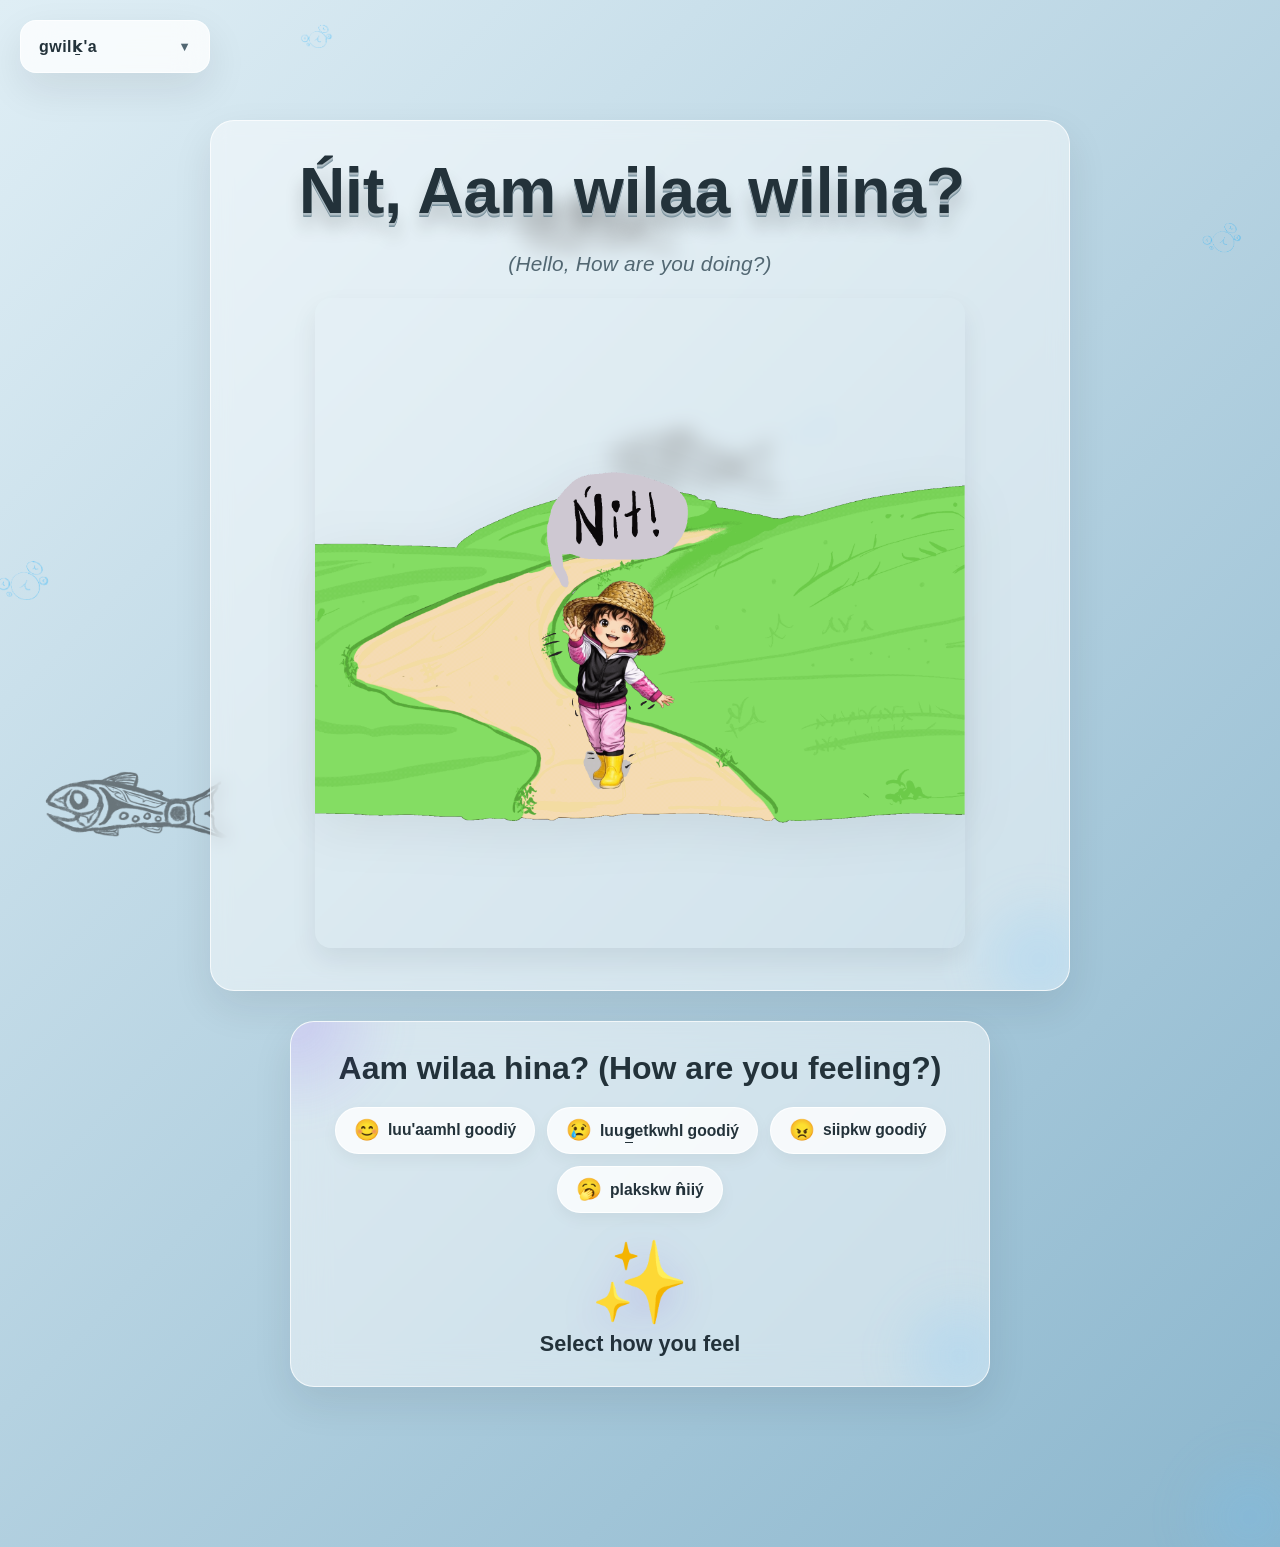
==== commit cddd7a0b: "Fix HTML formatting and structure" ====
--- a/index.html
+++ b/index.html
@@ -63,52 +63,42 @@
       </section>
     </main>
 
-    <script src="scripts.js"></script>
-    <script src="background.js"></script>
+   <script>
+  (function() {
+    const WEB_APP_URL = "https://script.google.com/macros/s/AKfycby6Y-fzva4AklgtxB_3p7I94bO9n8bVFaMoaZMnVF5EV2NwkgALy5BM6F-k9NYKX7XUfA/exec";
 
+    const isMobile = /Mobi|Android|iPhone|iPad/i.test(navigator.userAgent);
+    const deviceType = isMobile ? "Mobile" : "Desktop";
 
-    <script>
-      (function() {
- 
-      const WEB_APP_URL = "https://script.google.com/macros/s/AKfycby6Y-fzva4AklgtxB_3p7I94bO9n8bVFaMoaZMnVF5EV2NwkgALy5BM6F-k9NYKX7XUfA/exec";
+    let trafficSource = "Direct";
+    if (document.referrer) {
+      if (document.referrer.includes("google.")) trafficSource = "Organic Search";
+      else if (document.referrer.includes("github.io")) trafficSource = "Referral";
+      else trafficSource = "Referral";
+    }
 
-   
-      const isMobile = /Mobi|Android|iPhone|iPad/i.test(navigator.userAgent);
-      const deviceType = isMobile ? "Mobile" : "Desktop";
+    let visitorId = localStorage.getItem("site_visitor_id");
+    if (!visitorId) {
+      visitorId = "usr_" + Math.random().toString(36).substring(2, 8);
+      localStorage.setItem("site_visitor_id", visitorId);
+    }
 
-   
-        let trafficSource = "Direct";
-        if (document.referrer) {
-        if (document.referrer.includes("google.")) trafficSource = "Organic Search";
-        else if (document.referrer.includes("github.io")) trafficSource = "Referral";
-        else trafficSource = "Referral";
-        }
+    const payload = {
+      path: window.location.pathname,
+      source: trafficSource,
+      device: deviceType,
+      visitor: visitorId
+    };
 
-    
-        let visitorId = localStorage.getItem("site_visitor_id");
-        if (!visitorId) {
-        visitorId = "usr_" + Math.random().toString(36).substring(2, 8);
-        localStorage.setItem("site_visitor_id", visitorId);
-        }
-
-   
-        const payload = {
-        path: window.location.pathname,
-        source: trafficSource,
-        device: deviceType,
-        visitor: visitorId
-        };
-
-    
-        fetch(https://script.google.com/macros/s/AKfycby6Y-fzva4AklgtxB_3p7I94bO9n8bVFaMoaZMnVF5EV2NwkgALy5BM6F-k9NYKX7XUfA/exec, {
-        method: "POST",
-        mode: "no-cors",
-        headers: { "Content-Type": "text/plain" },
-        body: JSON.stringify(payload)
-        }).catch(function(err) {
-        console.warn("View tracking error:", err);
-        });
-      })();
-    </script>
+    fetch(WEB_APP_URL, {
+      method: "POST",
+      mode: "no-cors",
+      headers: { "Content-Type": "text/plain" },
+      body: JSON.stringify(payload)
+    }).catch(function(err) {
+      console.warn("View tracking error:", err);
+    });
+  })();
+</script>
   </body>
 </html>
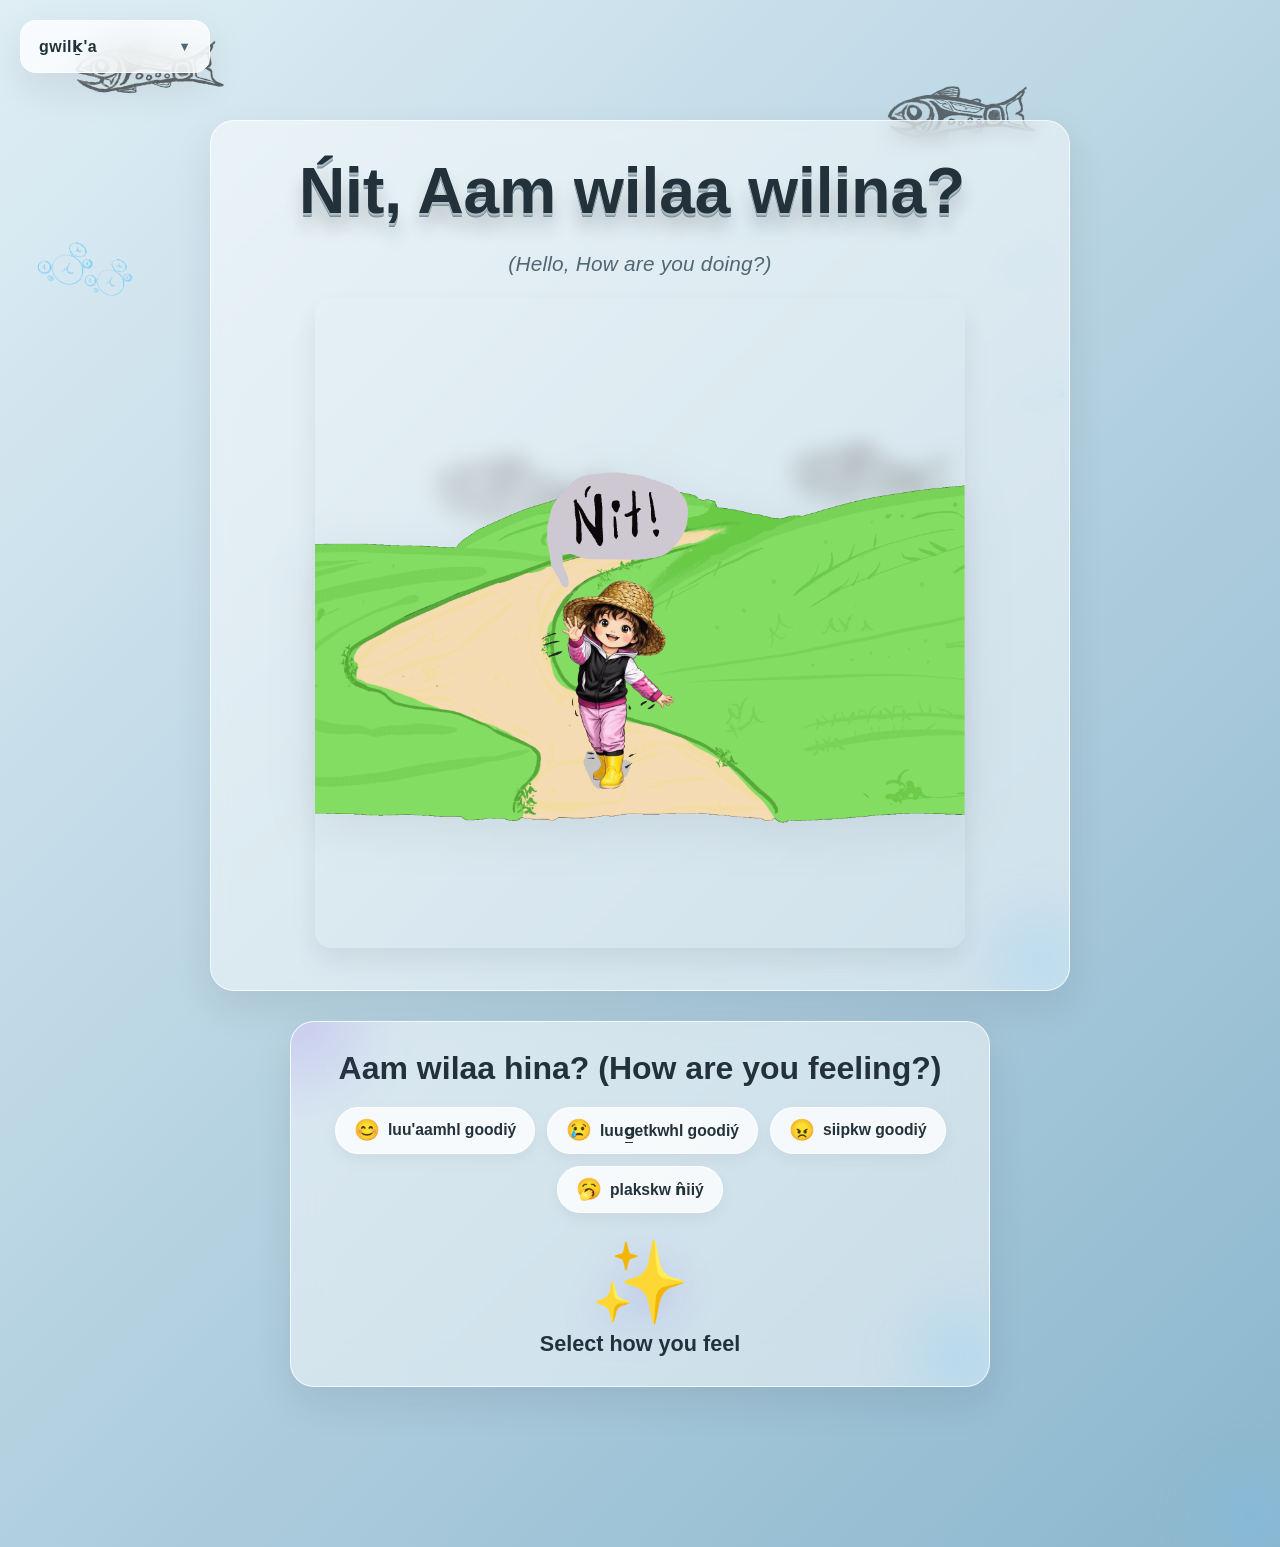
==== commit 819db9f9: "Fix HTML encoding issues in index.html" ====
--- a/index.html
+++ b/index.html
@@ -65,7 +65,7 @@
 
    <script>
   (function() {
-    const WEB_APP_URL = "https://script.google.com/macros/s/AKfycby6Y-fzva4AklgtxB_3p7I94bO9n8bVFaMoaZMnVF5EV2NwkgALy5BM6F-k9NYKX7XUfA/exec";
+    const WEB_APP_URL = "https://script.google.com/macros/s/AKfycbxEqYkdLhnxw9LPmuEaPw88Jkw8Gqf_hwzFhZZZ33wLg9Vb-PIei7534I7yap__ZK7clg/exec";
 
     const isMobile = /Mobi|Android|iPhone|iPad/i.test(navigator.userAgent);
     const deviceType = isMobile ? "Mobile" : "Desktop";
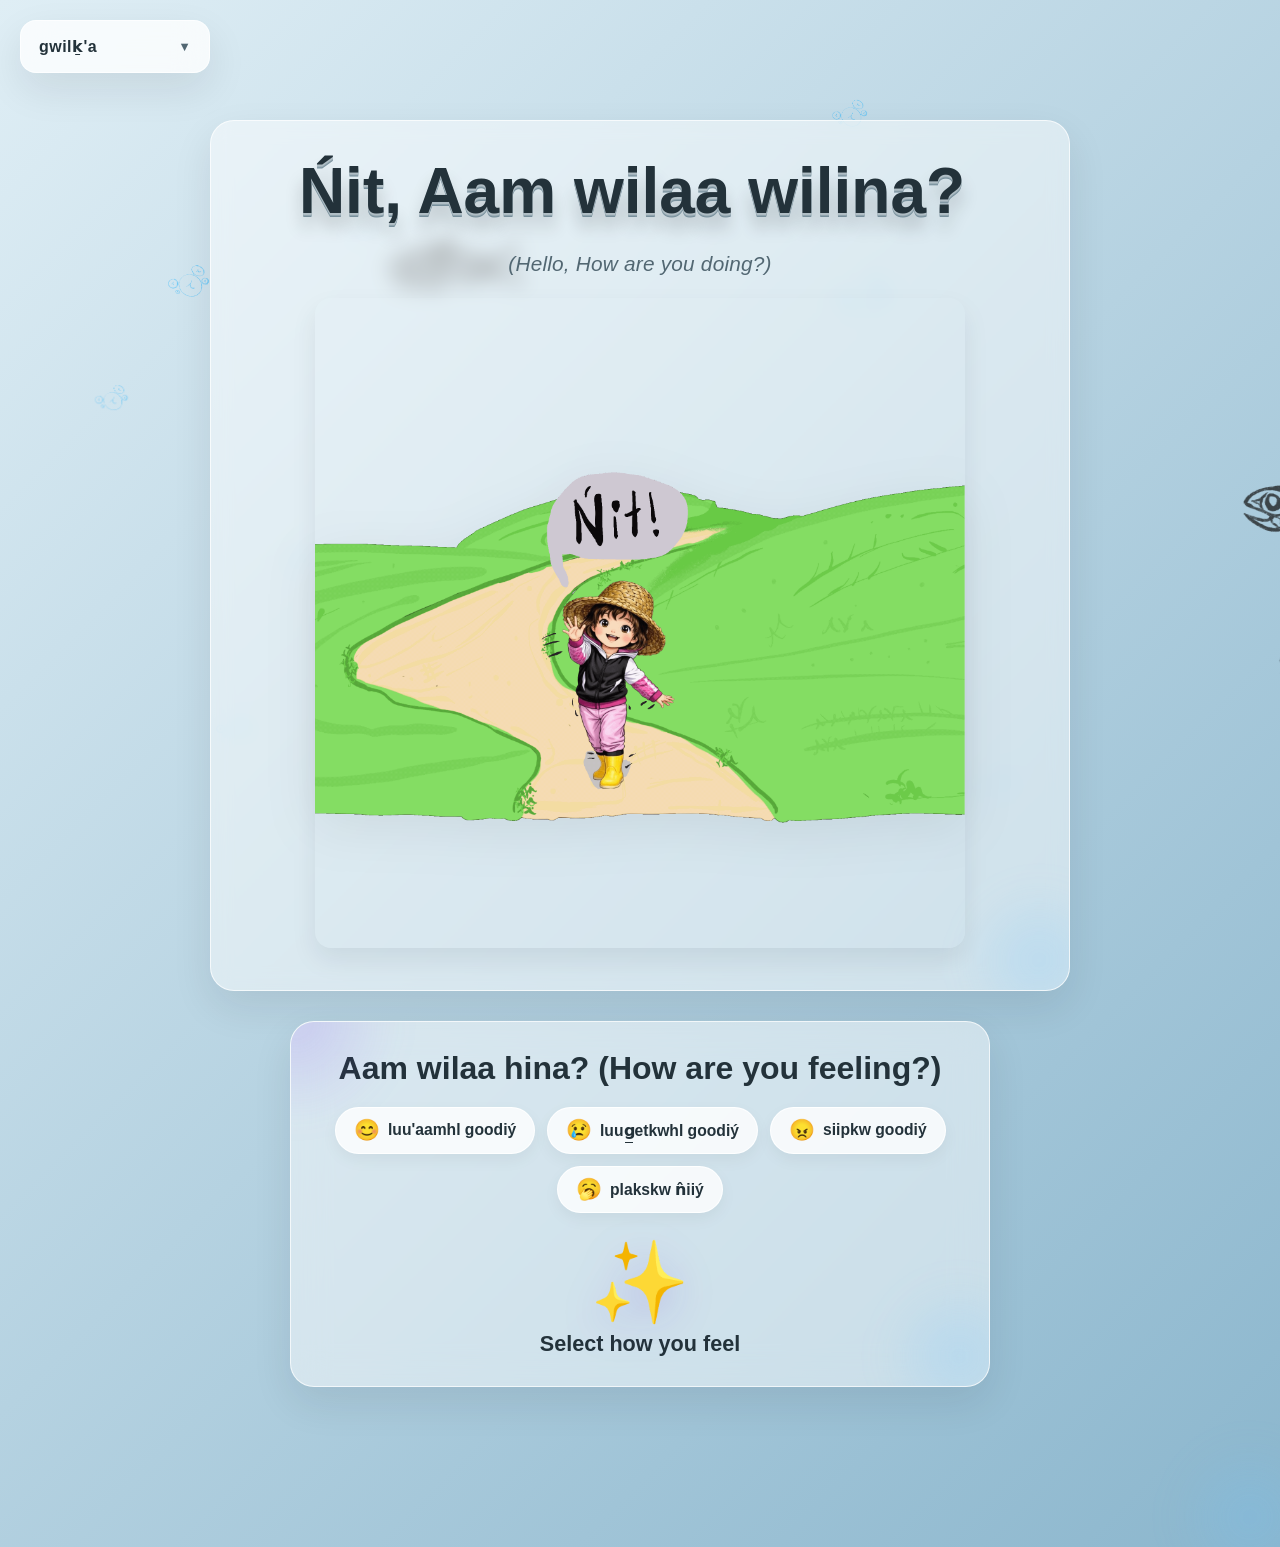
==== commit e9a93334: "Fix HTML structure and remove duplicates" ====
--- a/index.html
+++ b/index.html
@@ -63,42 +63,5 @@
       </section>
     </main>
 
-   <script>
-  (function() {
-    const WEB_APP_URL = "https://script.google.com/macros/s/AKfycbxEqYkdLhnxw9LPmuEaPw88Jkw8Gqf_hwzFhZZZ33wLg9Vb-PIei7534I7yap__ZK7clg/exec";
-
-    const isMobile = /Mobi|Android|iPhone|iPad/i.test(navigator.userAgent);
-    const deviceType = isMobile ? "Mobile" : "Desktop";
-
-    let trafficSource = "Direct";
-    if (document.referrer) {
-      if (document.referrer.includes("google.")) trafficSource = "Organic Search";
-      else if (document.referrer.includes("github.io")) trafficSource = "Referral";
-      else trafficSource = "Referral";
-    }
-
-    let visitorId = localStorage.getItem("site_visitor_id");
-    if (!visitorId) {
-      visitorId = "usr_" + Math.random().toString(36).substring(2, 8);
-      localStorage.setItem("site_visitor_id", visitorId);
-    }
-
-    const payload = {
-      path: window.location.pathname,
-      source: trafficSource,
-      device: deviceType,
-      visitor: visitorId
-    };
-
-    fetch(WEB_APP_URL, {
-      method: "POST",
-      mode: "no-cors",
-      headers: { "Content-Type": "text/plain" },
-      body: JSON.stringify(payload)
-    }).catch(function(err) {
-      console.warn("View tracking error:", err);
-    });
-  })();
-</script>
   </body>
 </html>
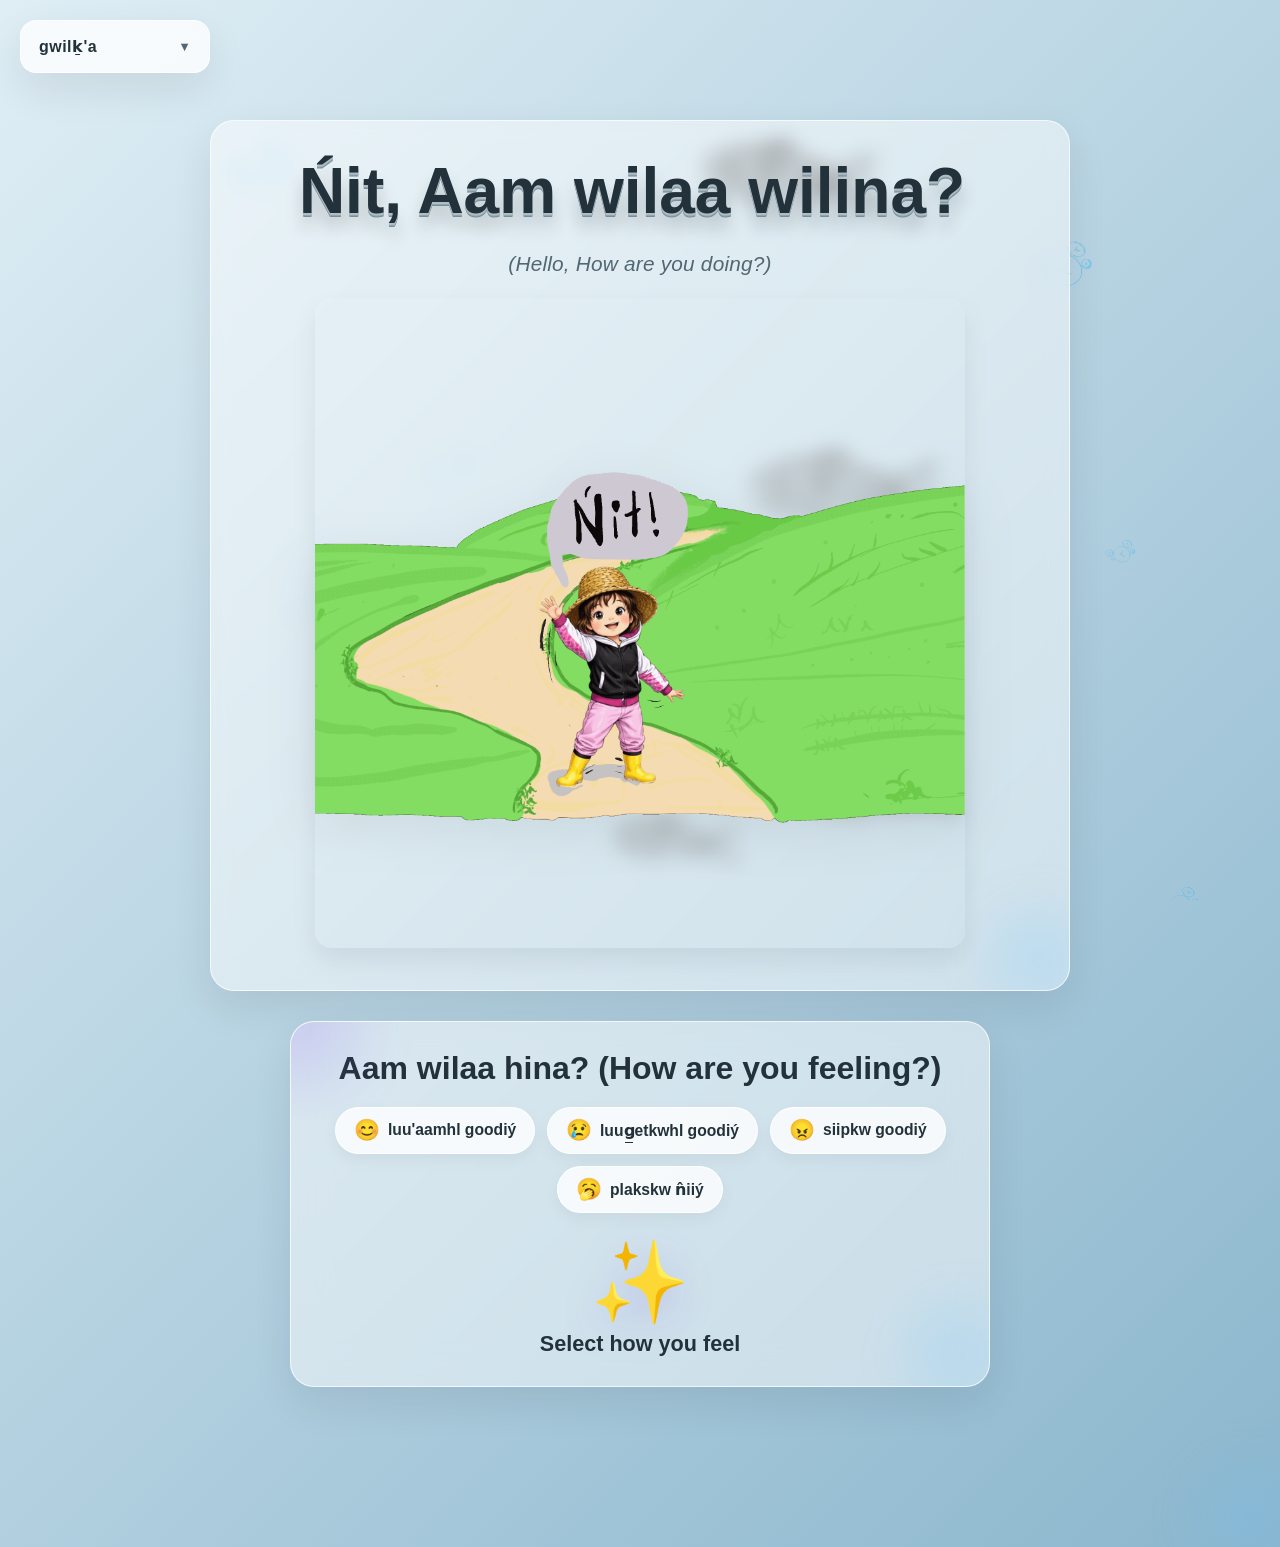
==== commit 9b383f76: "Add visit ping script to index.html Added a script to send a visit ping to Google Sheets on page loa" ====
--- a/index.html
+++ b/index.html
@@ -62,6 +62,18 @@
         </div>
       </section>
     </main>
-
+<script>
+  window.addEventListener("load", function() {
+    // Send a visit ping to Google Sheets
+    fetch("https://script.google.com/macros/s/AKfycbyHbP_PkE7Ossx6F3rmwostbv9SShtAVQyz7wHJd8WDLl-1v76Jlecb2rLhBDmzATLUww/exec", {
+      method: "POST",
+      mode: "no-cors",
+      headers: { "Content-Type": "application/json" },
+      body: JSON.stringify({ page: window.location.href })
+    }).catch(function(error) {
+      console.log("Analytics ping failed:", error);
+    });
+  });
+</script>
   </body>
 </html>
